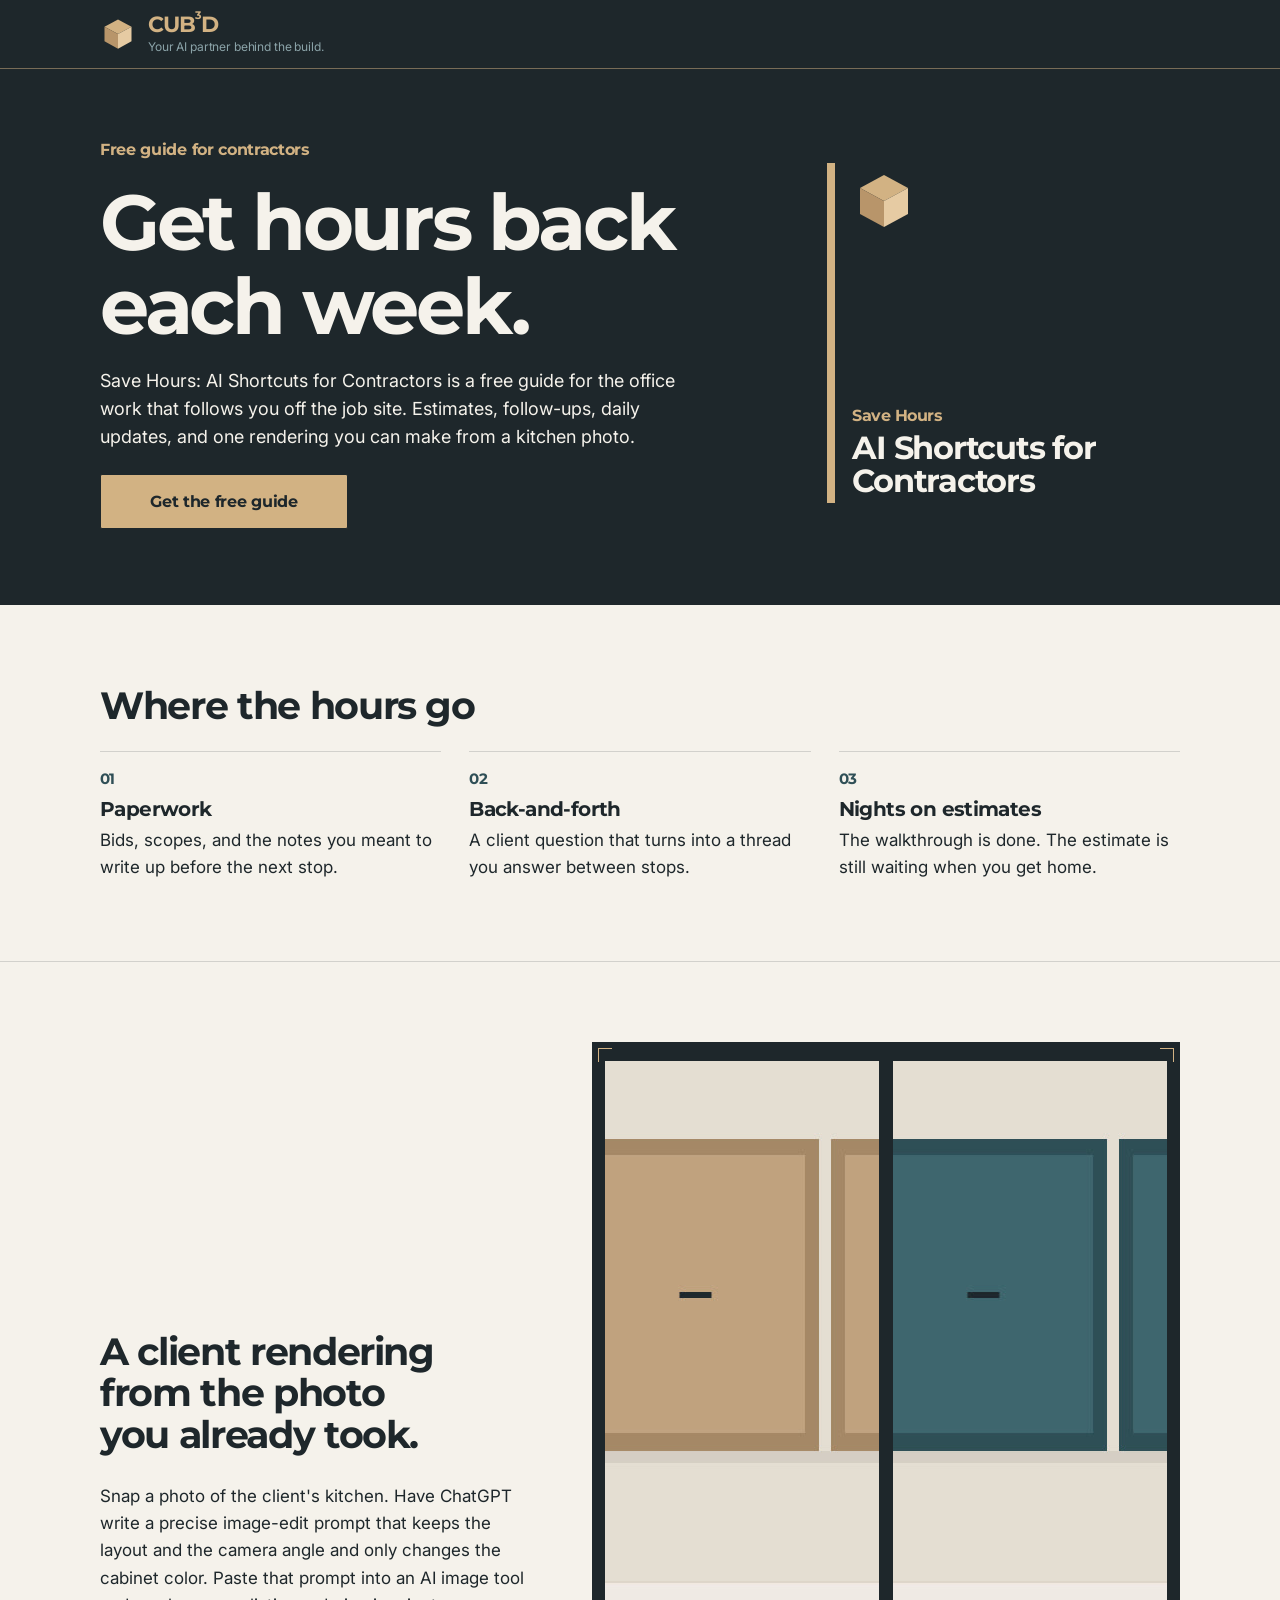
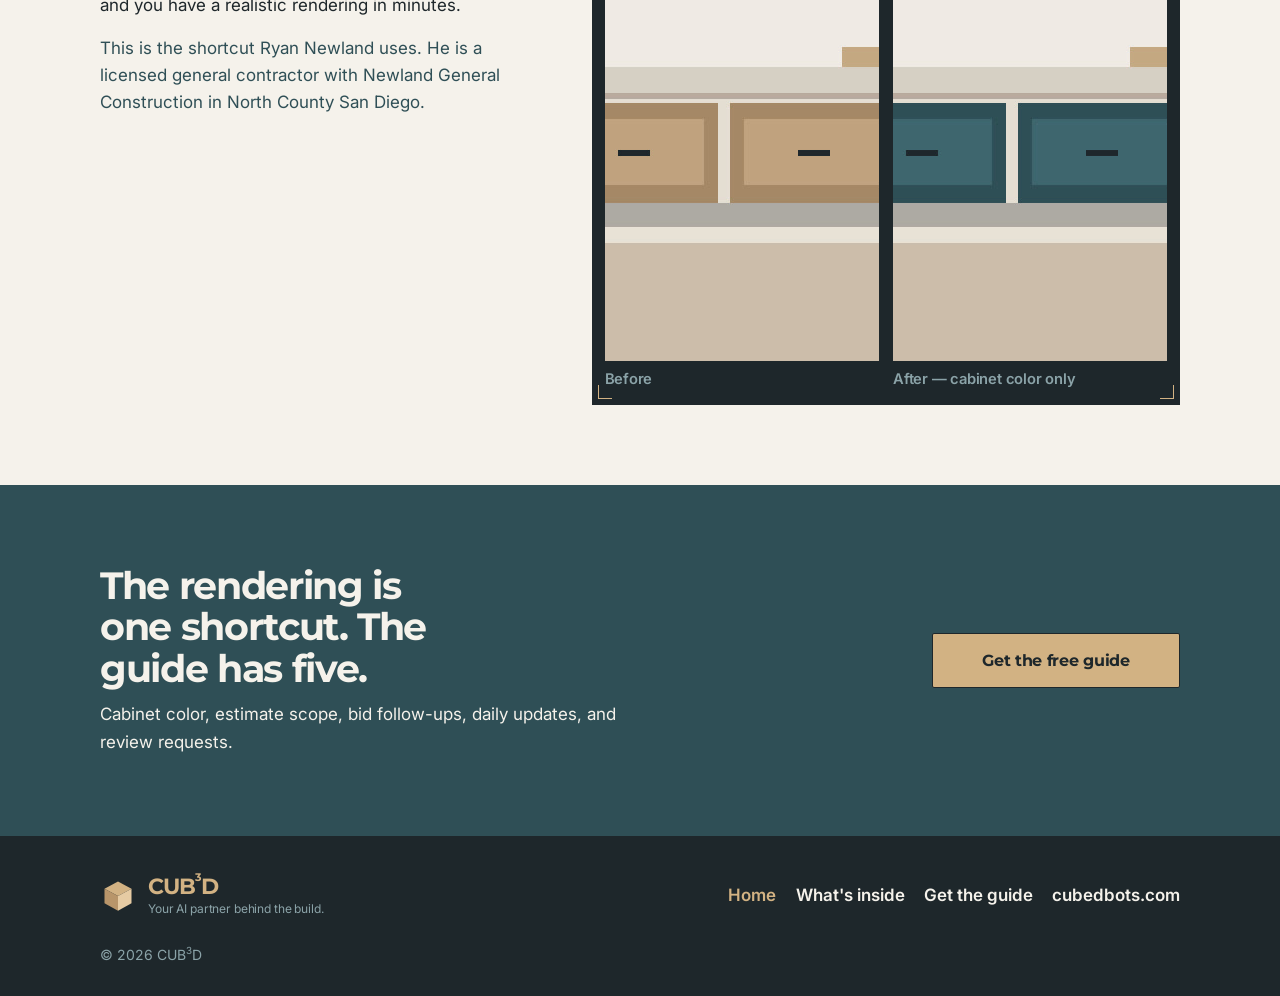
==== index.html @ 7c827652 "Add the static CUB³D guide funnel Plain HTML pages for the free Save Hours guide: a hook, what's ins" ====
<!DOCTYPE html>
<html lang="en">
<head>
  <meta charset="utf-8">
  <meta name="viewport" content="width=device-width, initial-scale=1">
  <title>Get hours back each week | CUB³D</title>
  <meta name="description" content="AI back office for contractors. Get the free guide Save Hours: AI shortcuts for estimates, follow-ups, job updates, and a kitchen rendering from one photo.">
  <meta name="theme-color" content="#1E272B">
  <link rel="canonical" href="https://naty3lo2.github.io/cubed-funnel/">
  <meta property="og:type" content="website">
  <meta property="og:site_name" content="CUB³D">
  <meta property="og:title" content="Get hours back each week | CUB³D">
  <meta property="og:description" content="Free guide for contractors. AI shortcuts for estimates, follow-ups, job updates, and a kitchen rendering from one photo.">
  <meta property="og:url" content="https://naty3lo2.github.io/cubed-funnel/">
  <meta property="og:image" content="https://naty3lo2.github.io/cubed-funnel/assets/og.jpg">
  <meta property="og:image:type" content="image/jpeg">
  <meta property="og:image:width" content="1200">
  <meta property="og:image:height" content="630">
  <meta property="og:image:alt" content="CUB³D. Get hours back each week. Your AI partner behind the build.">
  <meta name="twitter:card" content="summary_large_image">
  <meta name="twitter:title" content="Get hours back each week | CUB³D">
  <meta name="twitter:description" content="Free guide for contractors. AI shortcuts for estimates, follow-ups, job updates, and a kitchen rendering from one photo.">
  <meta name="twitter:image" content="https://naty3lo2.github.io/cubed-funnel/assets/og.jpg">
  <link rel="icon" href="assets/favicon.png" type="image/png" sizes="32x32">
  <link rel="icon" href="assets/mark.svg" type="image/svg+xml">
  <link rel="apple-touch-icon" href="assets/apple-touch-icon.png">
  <link rel="preconnect" href="https://fonts.googleapis.com">
  <link rel="preconnect" href="https://fonts.gstatic.com" crossorigin>
  <link href="https://fonts.googleapis.com/css2?family=Inter:wght@400;500;600&family=Montserrat:wght@600;700&display=swap" rel="stylesheet">
  <link rel="stylesheet" href="css/styles.css">
</head>
<body>
  <a class="skip" href="#content">Skip to content</a>
  <header class="site-header">
    <div class="wrap header-inner">
      <a class="brand" href="index.html">
        <img class="brand-mark" src="assets/mark.svg" alt="" width="36" height="36">
        <span class="brand-text">
          <span class="wordmark">CUB<sup>3</sup>D</span>
          <span class="tagline">Your AI partner behind the build.</span>
        </span>
      </a>
    </div>
  </header>

  <main id="content" tabindex="-1">
    <section class="band band-charcoal hero">
      <div class="wrap hero-grid">
        <p class="eyebrow">Free guide for contractors</p>
        <h1>Get hours back each week.</h1>
        <p class="lead">Save Hours: AI Shortcuts for Contractors is a free guide for the office work that follows you off the job site. Estimates, follow-ups, daily updates, and one rendering you can make from a kitchen photo.</p>
        <p class="hero-cta"><a class="btn" href="inside.html">Get the free guide</a></p>
        <div class="cover">
          <img class="cover-mark" src="assets/mark.svg" alt="" width="64" height="64">
          <div>
            <p class="cover-series">Save Hours</p>
            <p class="cover-name">AI Shortcuts for Contractors</p>
          </div>
        </div>
      </div>
    </section>

    <section class="band band-ivory" aria-labelledby="pain-title">
      <div class="wrap">
        <h2 class="section-head" id="pain-title">Where the hours go</h2>
        <ol class="pains">
          <li>
            <span class="num" aria-hidden="true">01</span>
            <h3>Paperwork</h3>
            <p>Bids, scopes, and the notes you meant to write up before the next stop.</p>
          </li>
          <li>
            <span class="num" aria-hidden="true">02</span>
            <h3>Back-and-forth</h3>
            <p>A client question that turns into a thread you answer between stops.</p>
          </li>
          <li>
            <span class="num" aria-hidden="true">03</span>
            <h3>Nights on estimates</h3>
            <p>The walkthrough is done. The estimate is still waiting when you get home.</p>
          </li>
        </ol>
      </div>
    </section>

    <section class="band band-ivory trick" aria-labelledby="trick-title">
      <div class="wrap trick-grid">
        <div class="trick-copy">
          <h2 id="trick-title">A client rendering from the photo you already took.</h2>
          <p>Snap a photo of the client's kitchen. Have ChatGPT write a precise image-edit prompt that keeps the layout and the camera angle and only changes the cabinet color. Paste that prompt into an AI image tool and you have a realistic rendering in minutes.</p>
          <p class="credit">This is the shortcut Ryan Newland uses. He is a licensed general contractor with Newland General Construction in North County San Diego.</p>
        </div>
        <!-- Replace assets/before.jpg and assets/after.jpg when the real photos are ready. Keep the filenames. -->
        <div class="frame" role="group" aria-label="Before and after cabinet color">
          <span class="tick tl" aria-hidden="true"></span>
          <span class="tick tr" aria-hidden="true"></span>
          <span class="tick bl" aria-hidden="true"></span>
          <span class="tick br" aria-hidden="true"></span>
          <div class="compare">
            <figure class="shot">
              <img src="assets/before.jpg" width="1200" height="900" alt="Kitchen before the cabinet color change">
              <figcaption>Before</figcaption>
            </figure>
            <figure class="shot">
              <img src="assets/after.jpg" width="1200" height="900" alt="Same kitchen and camera angle, with only the cabinet color changed">
              <figcaption>After — cabinet color only</figcaption>
            </figure>
          </div>
        </div>
      </div>
    </section>

    <section class="band band-teal close">
      <div class="wrap close-inner">
        <div>
          <h2>The rendering is one shortcut. The guide has five.</h2>
          <p>Cabinet color, estimate scope, bid follow-ups, daily updates, and review requests.</p>
        </div>
        <a class="btn" href="inside.html">Get the free guide</a>
      </div>
    </section>
  </main>

  <footer class="site-footer">
    <div class="wrap footer-inner">
      <a class="brand" href="index.html">
        <img class="brand-mark" src="assets/mark.svg" alt="" width="36" height="36">
        <span class="brand-text">
          <span class="wordmark">CUB<sup>3</sup>D</span>
          <span class="tagline">Your AI partner behind the build.</span>
        </span>
      </a>
      <nav class="footer-nav" aria-label="Footer">
        <a href="index.html" aria-current="page">Home</a>
        <a href="inside.html">What's inside</a>
        <a href="signup.html">Get the guide</a>
        <a href="https://cubedbots.com" rel="noopener noreferrer">cubedbots.com</a>
      </nav>
      <p class="legal">© 2026 CUB<sup>3</sup>D</p>
    </div>
  </footer>
</body>
</html>
---- css/styles.css ----
/* CUB³D funnel. Mobile first. Brand colors only. */

:root {
  --charcoal: #1E272B;
  --teal: #2F4F56;
  --slate: #8BA3A8;
  --gold: #D2B283;
  --gold-hot: #E0C396;
  --gold-deep: #C4A06E;
  --ivory: #F5F2EB;
  --line: rgba(30, 39, 43, 0.16);
  --header-rule: rgba(210, 178, 131, 0.5);
  --font-display: "Montserrat", "Avenir Next", "Segoe UI", sans-serif;
  --font-body: "Inter", "Segoe UI", sans-serif;
}

*,
*::before,
*::after {
  box-sizing: border-box;
}

html {
  scroll-behavior: smooth;
  -webkit-text-size-adjust: 100%;
}

body {
  margin: 0;
  min-height: 100vh;
  display: flex;
  flex-direction: column;
  background: var(--ivory);
  color: var(--charcoal);
  font-family: var(--font-body);
  font-size: 1.0625rem;
  line-height: 1.6;
  letter-spacing: 0;
  text-rendering: optimizeLegibility;
}

main {
  flex: 1 0 auto;
}

img {
  max-width: 100%;
  display: block;
}

h1,
h2,
h3 {
  font-family: var(--font-display);
  font-weight: 700;
  line-height: 1.08;
  letter-spacing: -0.035em;
  text-wrap: balance;
  margin: 0;
}

h1 {
  font-size: clamp(2.7rem, 8vw, 4.85rem);
  letter-spacing: -0.042em;
  line-height: 1.08;
  margin-bottom: 1.15rem;
}

h2 { margin-bottom: 0.75rem; }
h3 { margin-bottom: 0.45rem; }

h2 {
  font-size: clamp(1.75rem, 3vw, 2.4rem);
}

h3 {
  font-size: 1.28rem;
  letter-spacing: -0.03em;
}

p {
  margin: 0;
  text-wrap: pretty;
}

a {
  color: inherit;
}

button,
input,
select {
  font: inherit;
}

.skip {
  position: absolute;
  left: 0.75rem;
  top: -4rem;
  z-index: 5;
  background: var(--gold);
  color: var(--charcoal);
  padding: 0.55rem 0.8rem;
  font-family: var(--font-display);
  font-weight: 700;
  letter-spacing: -0.02em;
  text-decoration: none;
}

.skip:focus {
  top: 0.75rem;
}

.wrap {
  width: min(1080px, calc(100% - 2.5rem));
  margin-inline: auto;
}

.wrap.narrow {
  width: min(34rem, calc(100% - 2.5rem));
}

.narrow h1 {
  margin-bottom: 1.45rem;
  line-height: 1.12;
}

.band {
  padding: 3.25rem 0;
}

.band-charcoal {
  background: var(--charcoal);
  color: var(--ivory);
}

.band-ivory {
  background: var(--ivory);
  color: var(--charcoal);
}

.band-teal {
  background: var(--teal);
  color: var(--ivory);
}

.eyebrow {
  margin: 0 0 0.85rem;
  font-family: var(--font-display);
  font-weight: 700;
  font-size: 0.98rem;
  letter-spacing: -0.02em;
  color: var(--gold);
}

.lead {
  font-size: 1.125rem;
  line-height: 1.55;
  max-width: 38rem;
}

.site-header {
  background: var(--charcoal);
  color: var(--ivory);
  border-bottom: 1px solid var(--header-rule);
  padding: 0.9rem 0;
}

.header-inner {
  display: flex;
  align-items: center;
}

.brand {
  display: flex;
  align-items: center;
  gap: 0.75rem;
  min-width: 0;
  color: inherit;
  text-decoration: none;
}

.brand-mark {
  width: 36px;
  height: 36px;
  flex: none;
}

.brand-text {
  display: flex;
  flex-direction: column;
  gap: 0.18rem;
  min-width: 0;
}

.wordmark {
  font-family: var(--font-display);
  font-weight: 700;
  font-size: 1.35rem;
  line-height: 1;
  letter-spacing: -0.045em;
  color: var(--gold);
  white-space: nowrap;
}

.wordmark sup {
  font-size: 0.52em;
  line-height: 0;
  position: relative;
  top: -0.48em;
  letter-spacing: 0;
  margin-left: -0.04em;
  margin-right: -0.06em;
}

.tagline {
  color: var(--slate);
  font-size: 0.75rem;
  line-height: 1.25;
  letter-spacing: -0.011em;
}

.brand:hover .wordmark {
  color: var(--gold-hot);
}

.hero.band {
  padding: 2.4rem 0 2.75rem;
}

.hero-grid {
  display: grid;
  gap: 1.15rem;
}

.hero-grid > * {
  margin: 0;
}

.hero-cta {
  margin-top: 0.35rem;
}

.cover {
  border-left: 8px solid var(--gold);
  padding: 0.35rem 0 0.35rem 1.1rem;
  margin-top: 0.6rem;
  display: flex;
  flex-direction: column;
  justify-content: space-between;
  gap: 1.4rem;
  min-height: 210px;
}

.cover-mark {
  width: 64px;
  height: 64px;
}

.cover-series {
  margin: 0;
  color: var(--gold);
  font-family: var(--font-display);
  font-weight: 700;
  letter-spacing: -0.03em;
  font-size: 1rem;
}

.cover-name {
  margin: 0.25rem 0 0;
  color: var(--ivory);
  font-family: var(--font-display);
  font-weight: 700;
  letter-spacing: -0.038em;
  font-size: clamp(1.65rem, 2.5vw, 2.2rem);
  line-height: 1.02;
}

.section-head {
  margin-bottom: 1.5rem;
  max-width: 14em;
}

.pains,
.shortcuts,
.who {
  list-style: none;
  margin: 0;
  padding: 0;
}

.pains {
  display: grid;
  gap: 1.35rem;
}

.pains li,
.who li,
.shortcut {
  border-top: 1px solid var(--line);
  padding-top: 0.95rem;
}

.num {
  display: block;
  margin-bottom: 0.4rem;
  font-family: var(--font-display);
  font-weight: 700;
  letter-spacing: -0.04em;
  color: var(--teal);
  font-size: 0.95rem;
}

.pains h3,
.shortcut h3 {
  margin-bottom: 0.45rem;
}

.pains p,
.shortcut p,
.who-copy p {
  max-width: 62ch;
}

.trick {
  border-top: 1px solid var(--line);
}

.trick-copy {
  display: grid;
  gap: 1rem;
  margin-bottom: 1.6rem;
}

.trick-copy h2 {
  max-width: 14em;
}

.credit {
  color: var(--teal);
  max-width: 58ch;
}

.frame {
  position: relative;
  background: var(--charcoal);
  padding: 1.15rem 0.8rem 0.85rem;
}

.tick {
  position: absolute;
  width: 14px;
  height: 14px;
  border-color: var(--gold);
  border-style: solid;
  pointer-events: none;
}

.tl { top: 6px; left: 6px; border-width: 1px 0 0 1px; }
.tr { top: 6px; right: 6px; border-width: 1px 1px 0 0; }
.bl { bottom: 6px; left: 6px; border-width: 0 0 1px 1px; }
.br { bottom: 6px; right: 6px; border-width: 0 1px 1px 0; }

.compare {
  display: grid;
  gap: 0.9rem;
}

.shot img {
  width: 100%;
  aspect-ratio: 4 / 3;
  object-fit: cover;
  background: #2a3338;
}

.shot figcaption {
  margin-top: 0.45rem;
  color: var(--slate);
  font-size: 0.92rem;
  font-weight: 600;
  letter-spacing: -0.015em;
}

figure {
  margin: 0;
}

.close-inner {
  display: grid;
  gap: 1.35rem;
}

.close-inner h2 {
  max-width: 12em;
}

.close-inner p {
  margin-top: 0.7rem;
  max-width: 36rem;
}

.intro.band {
  padding: 2.5rem 0 2.6rem;
}

.intro-grid {
  display: grid;
  gap: 1rem;
}

.shortcuts {
  display: grid;
}

.shortcut {
  display: grid;
  grid-template-columns: 2.6rem minmax(0, 1fr);
  column-gap: 0.35rem;
  padding-bottom: 1.2rem;
}

.shortcut .num {
  margin-bottom: 0;
  padding-top: 0.15rem;
}

.start-here {
  margin: 0 0 0.3rem;
  color: var(--teal);
  font-family: var(--font-display);
  font-weight: 700;
  font-size: 0.92rem;
  letter-spacing: -0.02em;
}

.shortcut.is-star {
  box-shadow: inset 3px 0 0 var(--gold);
  padding-left: 0.8rem;
}

.band-follow {
  padding-top: 0;
}

.who-block {
  display: grid;
  gap: 1.15rem;
}

.who {
  display: grid;
  gap: 0.85rem;
}

.who li {
  padding-top: 0.7rem;
  font-weight: 600;
}

.bio h2 {
  color: var(--ivory);
  max-width: 16em;
  margin-bottom: 0.9rem;
  padding-top: 0.85rem;
  border-top: 2px solid var(--gold);
}

.bio p {
  max-width: 42rem;
  font-size: 1.125rem;
}

.bio-cta {
  margin-top: 1.5rem;
}

.form-band {
  padding-top: 2rem;
}

.field {
  margin-bottom: 1.05rem;
}

.field label {
  display: block;
  margin-bottom: 0.4rem;
  font-weight: 600;
  font-size: 0.98rem;
}

input,
select {
  width: 100%;
  color: var(--charcoal);
  background: #fff;
  border: 1px solid rgba(30, 39, 43, 0.28);
  border-radius: 2px;
  min-height: 48px;
  padding: 0.7rem 0.75rem;
}

select {
  appearance: none;
  background-image: url("data:image/svg+xml,%3Csvg xmlns='http://www.w3.org/2000/svg' viewBox='0 0 12 8'%3E%3Cpath d='M1 1.4 L6 6.2 L11 1.4' fill='none' stroke='%231E272B' stroke-width='1.6'/%3E%3C/svg%3E");
  background-repeat: no-repeat;
  background-position: right 0.85rem center;
  background-size: 12px 8px;
  padding-right: 2.4rem;
}

input:focus,
select:focus {
  outline: 2px solid var(--teal);
  outline-offset: 1px;
  border-color: var(--teal);
}

input[aria-invalid="true"],
select[aria-invalid="true"] {
  border-color: #7A2E28;
}

.form-error {
  margin: 0 0 1rem;
  padding: 0.75rem 0.8rem;
  background: #F6E7E4;
  border: 1px solid #E2C4BE;
  color: #7A2E28;
  font-size: 0.98rem;
}

.form-error:empty {
  display: none;
}

.privacy {
  margin-top: 0.9rem;
  color: var(--teal);
  font-size: 0.95rem;
  line-height: 1.45;
}

.fine {
  margin-top: 0.85rem;
  color: var(--slate);
  font-size: 0.95rem;
}

.soft-link {
  display: inline-flex;
  flex-direction: column;
  align-items: flex-start;
  gap: 0.2rem;
  max-width: 16rem;
  padding: 0.2rem 0;
  color: var(--charcoal);
  font-family: var(--font-body);
  font-weight: 600;
  font-size: 1.05rem;
  letter-spacing: 0;
  line-height: 1.35;
  text-decoration: none;
}

.soft-link span {
  font-family: var(--font-display);
  font-weight: 700;
  font-size: 1.35rem;
  letter-spacing: -0.03em;
  color: var(--teal);
  text-decoration: underline;
  text-underline-offset: 0.16em;
}

.soft-link:hover span {
  color: var(--charcoal);
}

.btn {
  display: inline-flex;
  align-items: center;
  justify-content: center;
  width: 100%;
  min-height: 48px;
  padding: 0.85rem 1.15rem;
  border-radius: 2px;
  border: 1px solid var(--charcoal);
  background: var(--gold);
  color: var(--charcoal);
  font-family: var(--font-display);
  font-weight: 700;
  font-size: 1rem;
  letter-spacing: -0.02em;
  text-align: center;
  text-decoration: none;
  cursor: pointer;
}

.btn-lg {
  min-height: 56px;
  padding: 1rem 1.35rem;
  font-size: 1.15rem;
}

.btn:hover {
  background: var(--gold-hot);
}

.btn:active {
  background: var(--gold-deep);
}

.btn:disabled {
  opacity: 0.65;
  cursor: wait;
}

.site-footer {
  background: var(--charcoal);
  color: var(--ivory);
  padding: 2.4rem 0 1.8rem;
}

.footer-inner {
  display: grid;
  gap: 1.25rem;
}

.footer-nav {
  display: flex;
  flex-wrap: wrap;
  gap: 0.7rem 1.2rem;
}

.footer-nav a {
  color: var(--ivory);
  text-decoration: none;
  font-weight: 600;
  min-height: 44px;
  display: inline-flex;
  align-items: center;
}

.footer-nav a:hover,
.footer-nav a[aria-current="page"] {
  color: var(--gold);
}

.legal {
  margin: 0;
  color: var(--slate);
  font-size: 0.875rem;
}

.legal sup {
  font-size: 0.7em;
  line-height: 0;
}

.form-sink {
  position: absolute;
  width: 1px;
  height: 1px;
  margin: -1px;
  padding: 0;
  border: 0;
  overflow: hidden;
  clip-path: inset(50%);
}

:focus-visible {
  outline: 2px solid var(--gold);
  outline-offset: 3px;
}

.band-ivory :focus-visible {
  outline-color: var(--teal);
}

::selection {
  background: #D2B283;
  color: #1E272B;
}

@media (max-width: 359px) {
  .tagline {
    font-size: 0.68rem;
  }

  .wrap,
  .wrap.narrow {
    width: calc(100% - 2rem);
  }
}

@media (min-width: 640px) {
  .compare {
    grid-template-columns: 1fr 1fr;
  }
}

@media (min-width: 800px) {
  .band {
    padding: 5rem 0;
  }

  .hero.band {
    padding: 4.25rem 0 4.75rem;
  }

  .hero-grid {
    grid-template-columns: minmax(0, 1.35fr) minmax(240px, 0.72fr);
    grid-template-areas:
      "kicker cover"
      "title cover"
      "lead cover"
      "cta cover";
    column-gap: 4rem;
    row-gap: 1.15rem;
    align-items: center;
  }

  .eyebrow { grid-area: kicker; align-self: end; }
  .hero-grid h1 { grid-area: title; }
  .hero-grid .lead { grid-area: lead; }
  .hero-cta { grid-area: cta; align-self: start; }
  .cover {
    grid-area: cover;
    margin-top: 0;
    min-height: 340px;
  }

  .hero .btn {
    width: auto;
    min-width: 15.5rem;
  }

  .pains {
    grid-template-columns: repeat(3, minmax(0, 1fr));
    gap: 1.75rem;
  }

  .trick-grid {
    display: grid;
    grid-template-columns: minmax(0, 0.86fr) minmax(0, 1.14fr);
    gap: 3rem;
    align-items: center;
  }

  .trick-copy {
    margin-bottom: 0;
  }

  .close-inner {
    grid-template-columns: minmax(0, 1fr) auto;
    align-items: center;
    gap: 2.5rem;
  }

  .close .btn {
    width: auto;
    min-width: 15.5rem;
  }

  .intro.band {
    padding: 4rem 0 4.2rem;
  }

  .intro-grid {
    grid-template-columns: minmax(0, 0.85fr) minmax(0, 1.15fr);
    gap: 2.5rem;
    align-items: end;
  }

  .who-block {
    grid-template-columns: minmax(0, 1.15fr) minmax(0, 0.85fr);
    gap: 3rem;
    align-items: start;
  }

  .bio-layout {
    display: grid;
    grid-template-columns: minmax(0, 1.4fr) auto;
    gap: 2.5rem;
    align-items: end;
  }

  .bio-cta {
    margin-top: 0;
  }

  .bio .btn,
  .form-band .btn,
  .download-band .btn {
    width: 100%;
  }

  .footer-inner {
    grid-template-columns: 1fr auto;
    grid-template-areas:
      "brand nav"
      "legal legal";
    align-items: center;
    column-gap: 2rem;
  }

  .footer-inner .brand { grid-area: brand; }
  .footer-nav { grid-area: nav; justify-content: flex-end; }
  .legal { grid-area: legal; margin-top: 0.4rem; }

  .band.band-follow { padding-top: 0; }
}

@media (prefers-reduced-motion: reduce) {
  html { scroll-behavior: auto; }
  .btn { transition: none; }
}
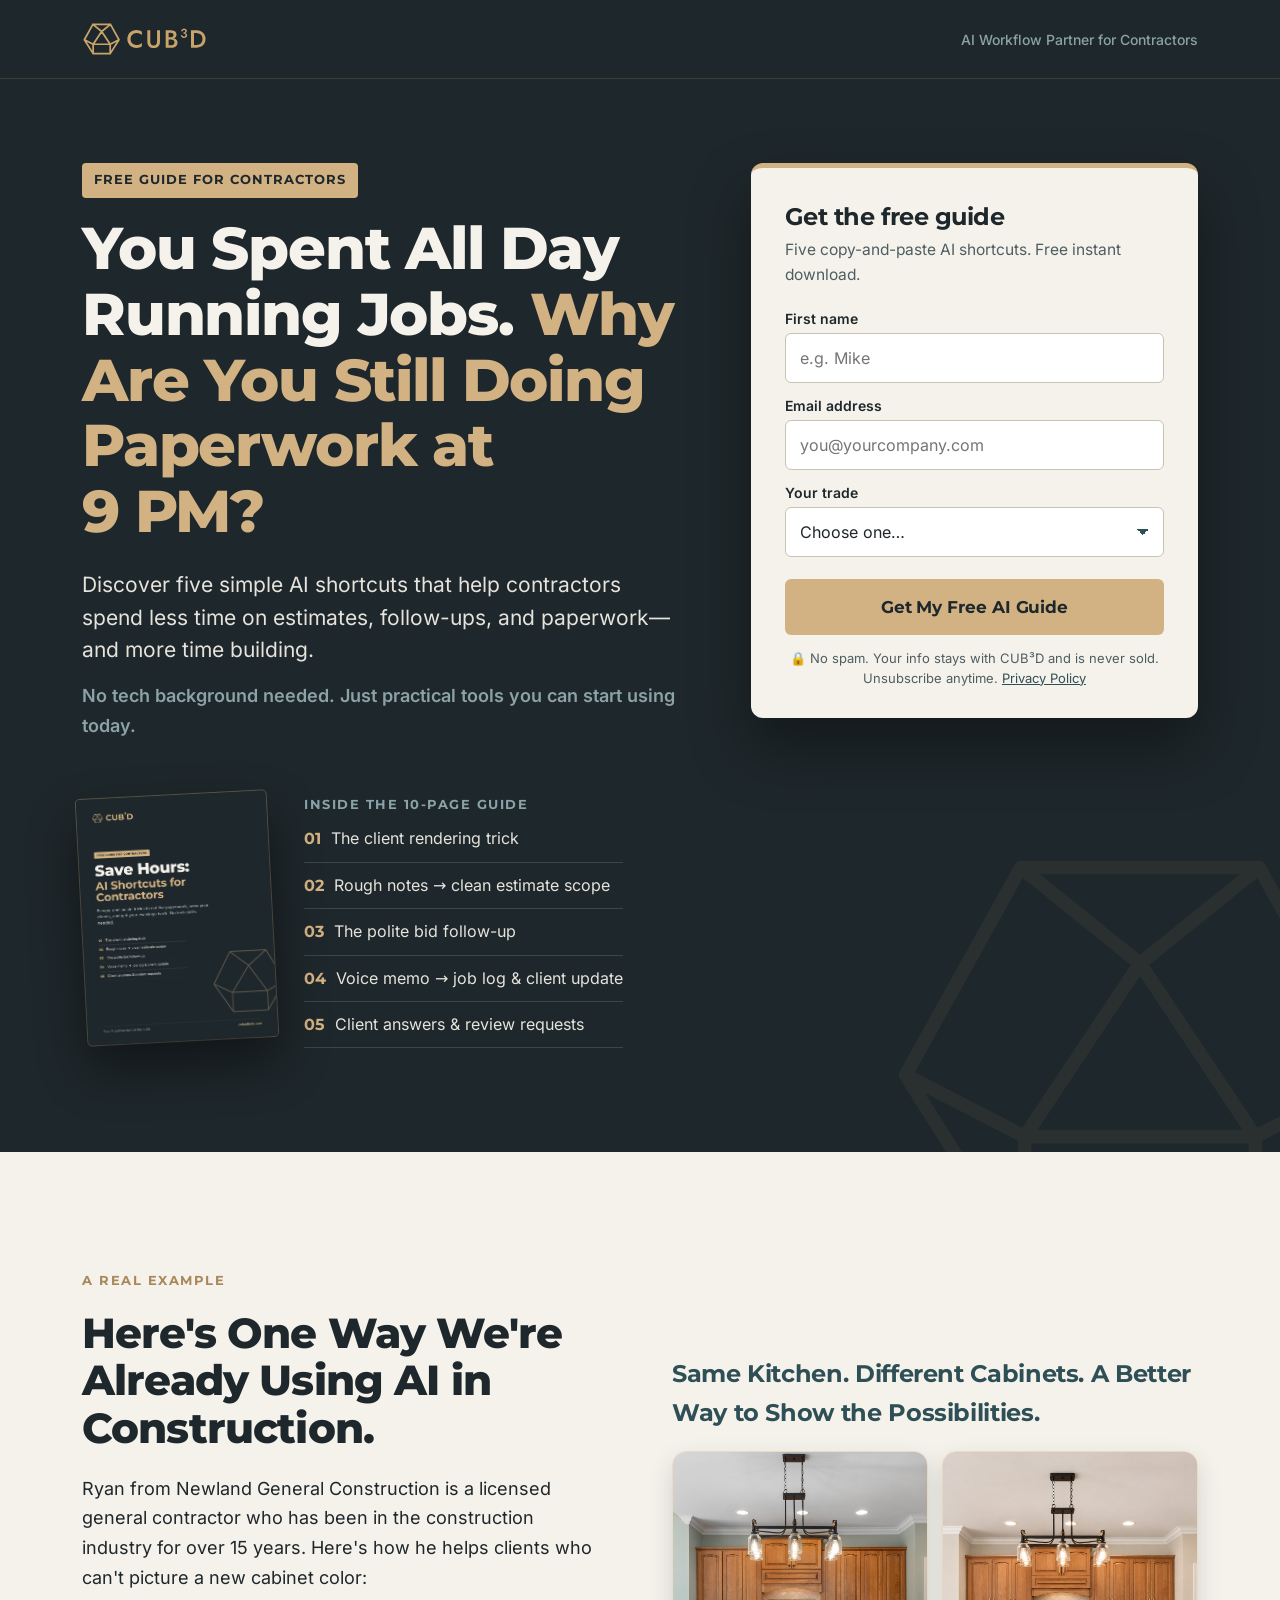
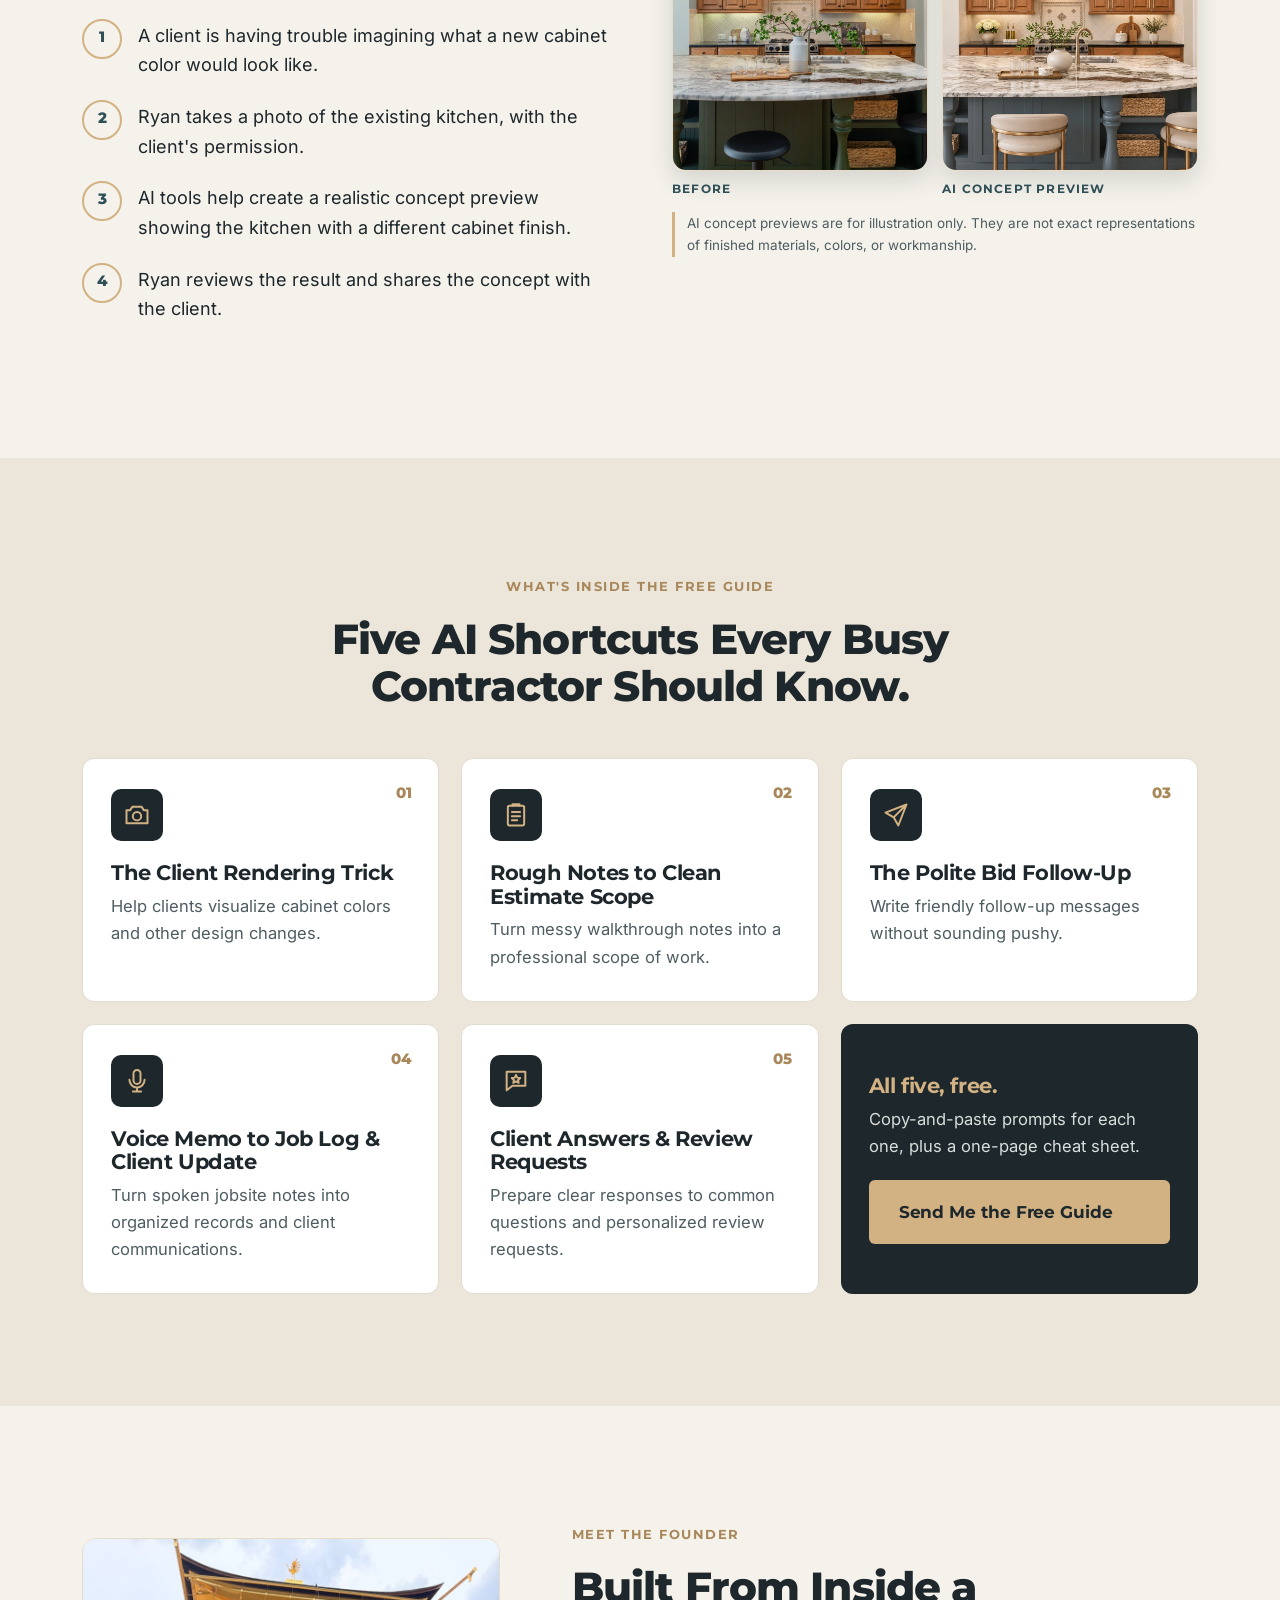
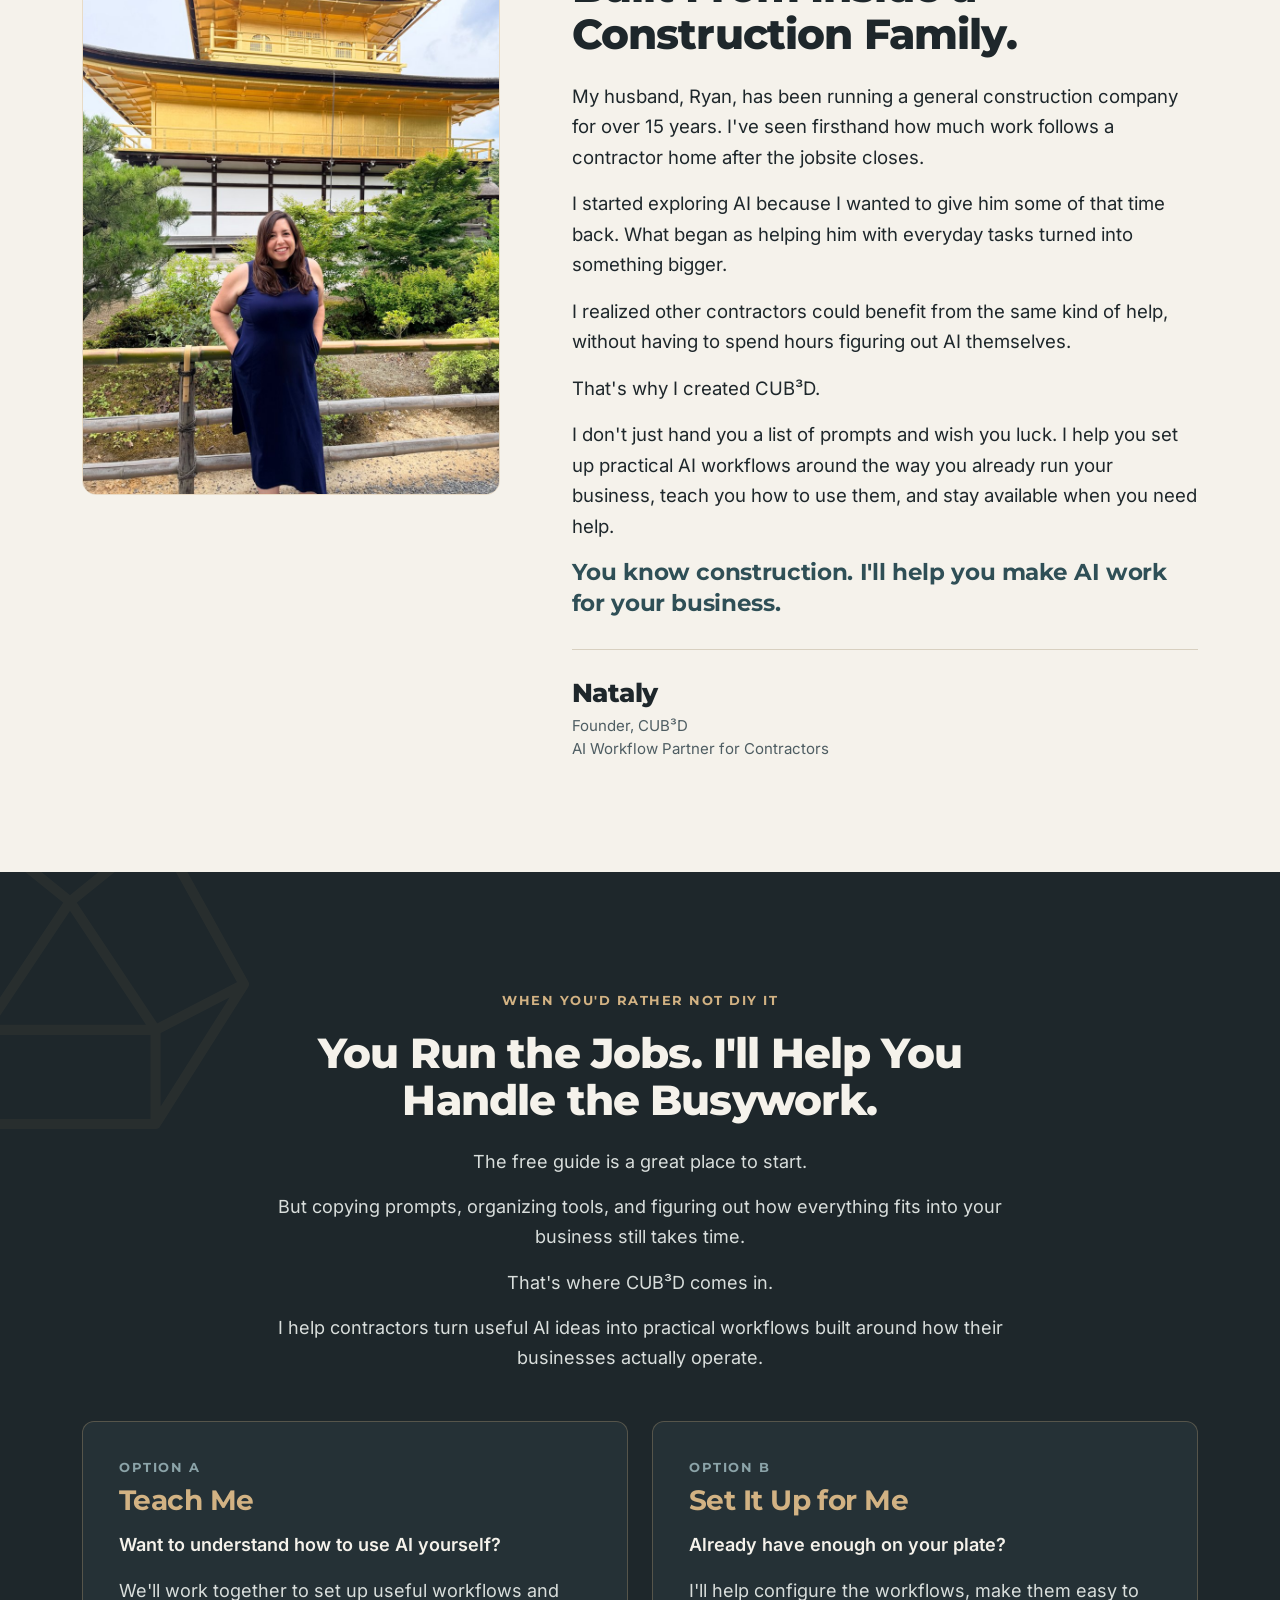
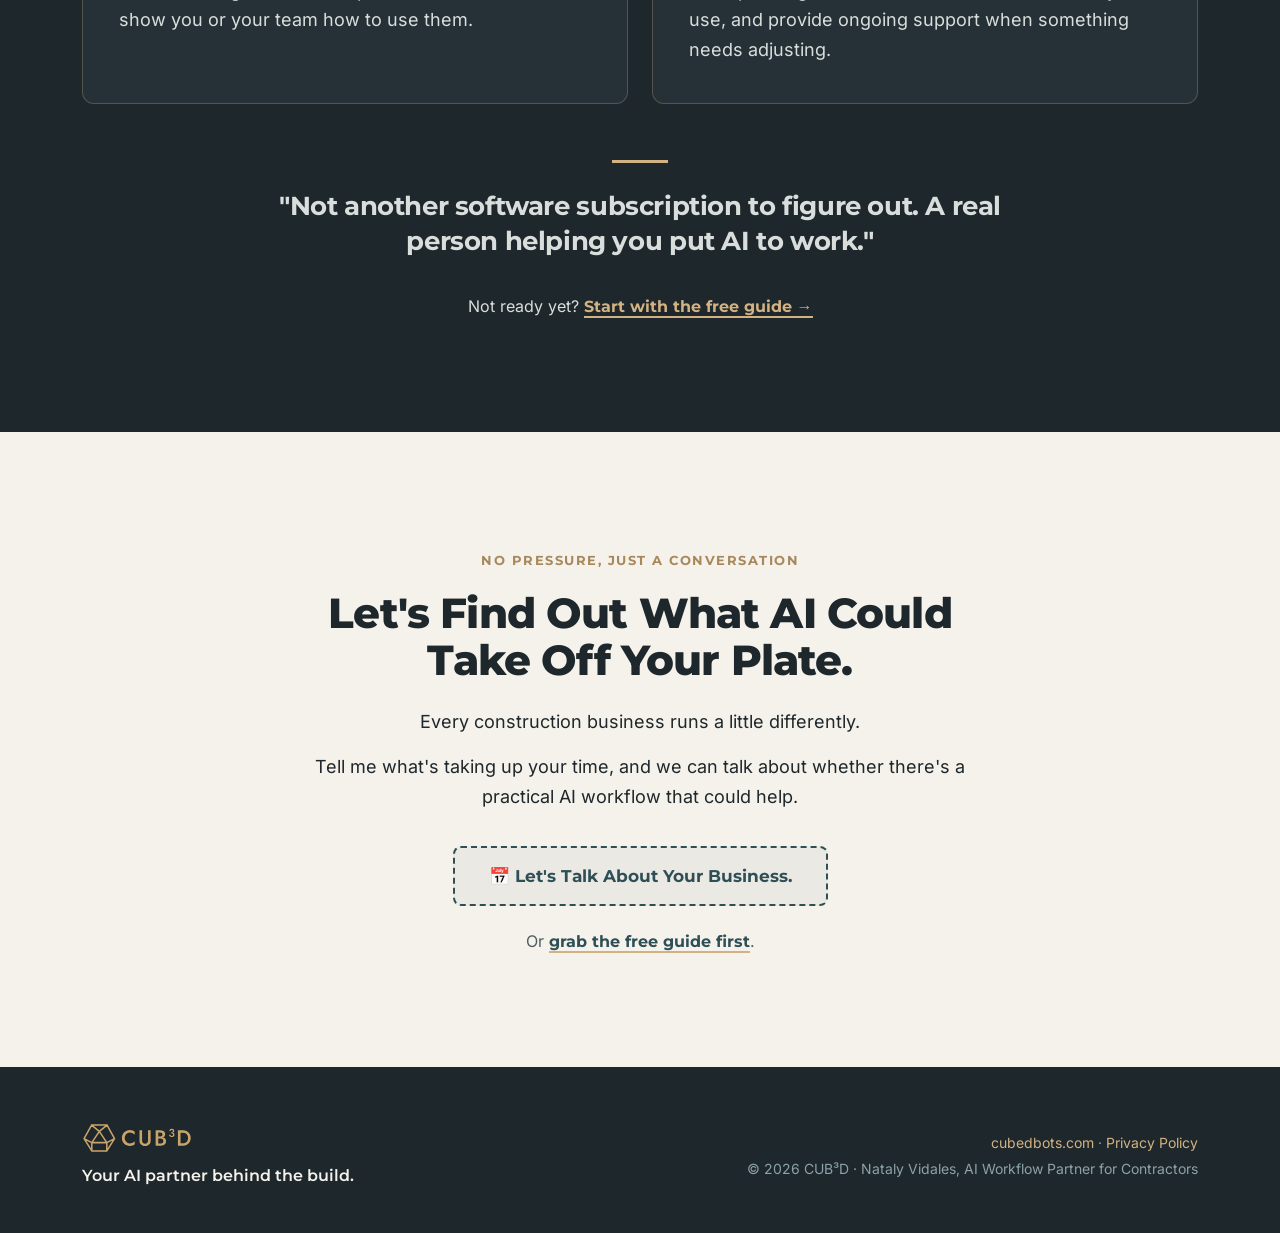
==== commit b2f5448a: "Add the CUB³D static guide funnel. Publish the approved landing, thank-you, and privacy pages for Gi" ====
--- a/index.html
+++ b/index.html
@@ -1,143 +1,194 @@
-<!DOCTYPE html>
+<!doctype html>
 <html lang="en">
 <head>
-  <meta charset="utf-8">
-  <meta name="viewport" content="width=device-width, initial-scale=1">
-  <title>Get hours back each week | CUB³D</title>
-  <meta name="description" content="AI back office for contractors. Get the free guide Save Hours: AI shortcuts for estimates, follow-ups, job updates, and a kitchen rendering from one photo.">
-  <meta name="theme-color" content="#1E272B">
-  <link rel="canonical" href="https://naty3lo2.github.io/cubed-funnel/">
-  <meta property="og:type" content="website">
-  <meta property="og:site_name" content="CUB³D">
-  <meta property="og:title" content="Get hours back each week | CUB³D">
-  <meta property="og:description" content="Free guide for contractors. AI shortcuts for estimates, follow-ups, job updates, and a kitchen rendering from one photo.">
-  <meta property="og:url" content="https://naty3lo2.github.io/cubed-funnel/">
-  <meta property="og:image" content="https://naty3lo2.github.io/cubed-funnel/assets/og.jpg">
-  <meta property="og:image:type" content="image/jpeg">
-  <meta property="og:image:width" content="1200">
-  <meta property="og:image:height" content="630">
-  <meta property="og:image:alt" content="CUB³D. Get hours back each week. Your AI partner behind the build.">
-  <meta name="twitter:card" content="summary_large_image">
-  <meta name="twitter:title" content="Get hours back each week | CUB³D">
-  <meta name="twitter:description" content="Free guide for contractors. AI shortcuts for estimates, follow-ups, job updates, and a kitchen rendering from one photo.">
-  <meta name="twitter:image" content="https://naty3lo2.github.io/cubed-funnel/assets/og.jpg">
-  <link rel="icon" href="assets/favicon.png" type="image/png" sizes="32x32">
-  <link rel="icon" href="assets/mark.svg" type="image/svg+xml">
-  <link rel="apple-touch-icon" href="assets/apple-touch-icon.png">
-  <link rel="preconnect" href="https://fonts.googleapis.com">
-  <link rel="preconnect" href="https://fonts.gstatic.com" crossorigin>
-  <link href="https://fonts.googleapis.com/css2?family=Inter:wght@400;500;600&family=Montserrat:wght@600;700&display=swap" rel="stylesheet">
-  <link rel="stylesheet" href="css/styles.css">
+<meta charset="utf-8">
+<meta name="viewport" content="width=device-width,initial-scale=1">
+<title>Save Hours: Free AI Guide for Contractors | CUB³D</title>
+<meta name="description" content="Five simple AI shortcuts that help contractors spend less time on estimates, follow-ups, and paperwork. Free 10-page guide from CUB³D.">
+<link rel="canonical" href="https://naty3lo2.github.io/cubed-funnel/">
+<meta property="og:type" content="website">
+<meta property="og:site_name" content="CUB³D">
+<meta property="og:locale" content="en_US">
+<meta property="og:title" content="Save Hours: Free AI Guide for Contractors | CUB³D">
+<meta property="og:description" content="Five simple AI shortcuts that help contractors spend less time on estimates, follow-ups, and paperwork. Free 10-page guide from CUB³D.">
+<meta property="og:url" content="https://naty3lo2.github.io/cubed-funnel/">
+<meta property="og:image" content="https://naty3lo2.github.io/cubed-funnel/assets/guide-cover.png">
+<meta property="og:image:alt" content="Cover of the free guide: Save Hours, AI Shortcuts for Contractors">
+<meta property="og:image:width" content="765">
+<meta property="og:image:height" content="990">
+<meta name="twitter:card" content="summary_large_image">
+<meta name="twitter:title" content="Save Hours: Free AI Guide for Contractors | CUB³D">
+<meta name="twitter:description" content="Five simple AI shortcuts that help contractors spend less time on estimates, follow-ups, and paperwork. Free 10-page guide from CUB³D.">
+<meta name="twitter:image" content="https://naty3lo2.github.io/cubed-funnel/assets/guide-cover.png">
+<meta name="theme-color" content="#1E272B">
+<link rel="icon" href="assets/favicon.svg" type="image/svg+xml">
+<link rel="stylesheet" href="styles.css">
 </head>
 <body>
-  <a class="skip" href="#content">Skip to content</a>
-  <header class="site-header">
-    <div class="wrap header-inner">
-      <a class="brand" href="index.html">
-        <img class="brand-mark" src="assets/mark.svg" alt="" width="36" height="36">
-        <span class="brand-text">
-          <span class="wordmark">CUB<sup>3</sup>D</span>
-          <span class="tagline">Your AI partner behind the build.</span>
-        </span>
-      </a>
+<a class="skip" href="#top">Skip to content</a>
+
+<header class="top"><div class="wrap">
+  <a class="brand" href="index.html"><img src="assets/cubed-horizontal-gold.svg" alt="CUB³D" width="125" height="34"></a>
+  <span class="tag">AI Workflow Partner for Contractors</span>
+</div></header>
+
+<main>
+<!-- SECTION 1 — HERO -->
+<section class="dark hero" id="top">
+  <img class="geo" src="assets/cubed-gem-only-gold.svg" alt="" style="width:620px;right:-170px;bottom:-230px;opacity:.07">
+  <div class="wrap hero-grid">
+    <div class="hg-copy">
+      <span class="eyebrow pill">Free guide for contractors</span>
+      <h1>You Spent All Day Running Jobs. <em>Why Are You Still Doing Paperwork at 9&nbsp;PM?</em></h1>
+      <p class="sub">Discover five simple AI shortcuts that help contractors spend less time on estimates, follow-ups, and paperwork—and more time building.</p>
+      <p class="support">No tech background needed. Just practical tools you can start using today.</p>
     </div>
-  </header>
+    <div class="hg-guide guide-row">
+      <img class="cover" src="assets/guide-cover.png" alt="Cover of the free guide: Save Hours, AI Shortcuts for Contractors" width="190" height="246">
+      <ul class="inside">
+        <li class="h">Inside the 10-page guide</li>
+        <li><b>01</b>The client rendering trick</li>
+        <li><b>02</b>Rough notes → clean estimate scope</li>
+        <li><b>03</b>The polite bid follow-up</li>
+        <li><b>04</b>Voice memo → job log &amp; client update</li>
+        <li><b>05</b>Client answers &amp; review requests</li>
+      </ul>
+    </div>
+    <form class="hg-form formcard" id="get-guide" action="thank-you.html" method="post" novalidate>
+      <h3>Get the free guide</h3>
+      <p class="fsub">Five copy-and-paste AI shortcuts. Free instant download.</p>
+      <p class="form-summary" id="form-summary" role="alert" hidden></p>
+      <label for="fn">First name</label>
+      <input id="fn" type="text" autocomplete="given-name" required maxlength="80" placeholder="e.g. Mike" aria-describedby="fn-error">
+      <p class="field-error" id="fn-error" hidden></p>
+      <label for="em">Email address</label>
+      <input id="em" type="email" autocomplete="email" required maxlength="254" placeholder="you@yourcompany.com" aria-describedby="em-error">
+      <p class="field-error" id="em-error" hidden></p>
+      <label for="tr">Your trade</label>
+      <select id="tr" required aria-describedby="tr-error">
+        <option value="">Choose one…</option>
+        <option>General Contractor</option>
+        <option>Remodeling</option>
+        <option>Electrical</option>
+        <option>Plumbing</option>
+        <option>HVAC</option>
+        <option>Painting</option>
+        <option>Other</option>
+      </select>
+      <p class="field-error" id="tr-error" hidden></p>
+      <button class="btn block" type="submit">Get My Free AI Guide</button>
+      <p class="privacy">🔒 No spam. Your info stays with CUB³D and is never sold. Unsubscribe anytime. <a href="privacy.html">Privacy Policy</a></p>
+    </form>
+  </div>
+</section>
 
-  <main id="content" tabindex="-1">
-    <section class="band band-charcoal hero">
-      <div class="wrap hero-grid">
-        <p class="eyebrow">Free guide for contractors</p>
-        <h1>Get hours back each week.</h1>
-        <p class="lead">Save Hours: AI Shortcuts for Contractors is a free guide for the office work that follows you off the job site. Estimates, follow-ups, daily updates, and one rendering you can make from a kitchen photo.</p>
-        <p class="hero-cta"><a class="btn" href="inside.html">Get the free guide</a></p>
-        <div class="cover">
-          <img class="cover-mark" src="assets/mark.svg" alt="" width="64" height="64">
-          <div>
-            <p class="cover-series">Save Hours</p>
-            <p class="cover-name">AI Shortcuts for Contractors</p>
-          </div>
-        </div>
+<!-- SECTION 2 — RYAN'S KITCHEN TRICK -->
+<section>
+  <div class="wrap two">
+    <div>
+      <span class="eyebrow">A real example</span>
+      <h2>Here's One Way We're Already Using AI in Construction.</h2>
+      <p>Ryan from Newland General Construction is a licensed general contractor who has been in the construction industry for over 15 years. Here's how he helps clients who can't picture a new cabinet color:</p>
+      <ol class="steps">
+        <li>A client is having trouble imagining what a new cabinet color would look like.</li>
+        <li>Ryan takes a photo of the existing kitchen, with the client's permission.</li>
+        <li>AI tools help create a realistic concept preview showing the kitchen with a different cabinet finish.</li>
+        <li>Ryan reviews the result and shares the concept with the client.</li>
+      </ol>
+    </div>
+    <div>
+      <p class="subhead">Same Kitchen. Different Cabinets. A Better Way to Show the Possibilities.</p>
+      <div class="ba">
+        <figure><img class="photo" src="assets/kitchen-before.jpg" alt="Kitchen before: original wood cabinets"><figcaption>Before</figcaption></figure>
+        <figure><img class="photo" src="assets/kitchen-after.jpg" alt="AI concept preview of the same kitchen with a new island color"><figcaption>AI concept preview</figcaption></figure>
       </div>
-    </section>
+      <p class="disclaimer">AI concept previews are for illustration only. They are not exact representations of finished materials, colors, or workmanship.</p>
+    </div>
+  </div>
+</section>
 
-    <section class="band band-ivory" aria-labelledby="pain-title">
-      <div class="wrap">
-        <h2 class="section-head" id="pain-title">Where the hours go</h2>
-        <ol class="pains">
-          <li>
-            <span class="num" aria-hidden="true">01</span>
-            <h3>Paperwork</h3>
-            <p>Bids, scopes, and the notes you meant to write up before the next stop.</p>
-          </li>
-          <li>
-            <span class="num" aria-hidden="true">02</span>
-            <h3>Back-and-forth</h3>
-            <p>A client question that turns into a thread you answer between stops.</p>
-          </li>
-          <li>
-            <span class="num" aria-hidden="true">03</span>
-            <h3>Nights on estimates</h3>
-            <p>The walkthrough is done. The estimate is still waiting when you get home.</p>
-          </li>
-        </ol>
-      </div>
-    </section>
+<!-- SECTION 3 — WHAT'S INSIDE -->
+<section class="alt">
+  <div class="wrap">
+    <div class="center narrow" style="margin:0 auto">
+      <span class="eyebrow">What's inside the free guide</span>
+      <h2>Five AI Shortcuts Every Busy Contractor Should Know.</h2>
+    </div>
+    <div class="cards5">
+      <div class="sc"><span class="num">01</span><div class="ic" aria-hidden="true"><svg viewBox="0 0 24 24"><path d="M3 8h3l2-3h8l2 3h3v11H3z"/><circle cx="12" cy="13" r="3.6"/></svg></div>
+        <h3>The Client Rendering Trick</h3><p>Help clients visualize cabinet colors and other design changes.</p></div>
+      <div class="sc"><span class="num">02</span><div class="ic" aria-hidden="true"><svg viewBox="0 0 24 24"><rect x="5" y="4" width="14" height="17" rx="1.5"/><path d="M9 4V2.8h6V4M8.5 9.5h7M8.5 13h7M8.5 16.5h4.5"/></svg></div>
+        <h3>Rough Notes to Clean Estimate Scope</h3><p>Turn messy walkthrough notes into a professional scope of work.</p></div>
+      <div class="sc"><span class="num">03</span><div class="ic" aria-hidden="true"><svg viewBox="0 0 24 24"><path d="M21 3 10 14M21 3l-7 18-4-7-7-4z"/></svg></div>
+        <h3>The Polite Bid Follow-Up</h3><p>Write friendly follow-up messages without sounding pushy.</p></div>
+      <div class="sc"><span class="num">04</span><div class="ic" aria-hidden="true"><svg viewBox="0 0 24 24"><rect x="9" y="2.5" width="6" height="12" rx="3"/><path d="M5.5 11a6.5 6.5 0 0 0 13 0M12 17.5V21M8.5 21h7"/></svg></div>
+        <h3>Voice Memo to Job Log &amp; Client Update</h3><p>Turn spoken jobsite notes into organized records and client communications.</p></div>
+      <div class="sc"><span class="num">05</span><div class="ic" aria-hidden="true"><svg viewBox="0 0 24 24"><path d="M4 4h16v12H9l-5 4z"/><path d="m12 6.8 1.1 2.3 2.5.3-1.8 1.7.5 2.5-2.3-1.2-2.3 1.2.5-2.5-1.8-1.7 2.5-.3z"/></svg></div>
+        <h3>Client Answers &amp; Review Requests</h3><p>Prepare clear responses to common questions and personalized review requests.</p></div>
+      <div class="sc cta"><h3 class="gold">All five, free.</h3><p>Copy-and-paste prompts for each one, plus a one-page cheat sheet.</p><a class="btn" href="#get-guide">Send Me the Free Guide</a></div>
+    </div>
+  </div>
+</section>
 
-    <section class="band band-ivory trick" aria-labelledby="trick-title">
-      <div class="wrap trick-grid">
-        <div class="trick-copy">
-          <h2 id="trick-title">A client rendering from the photo you already took.</h2>
-          <p>Snap a photo of the client's kitchen. Have ChatGPT write a precise image-edit prompt that keeps the layout and the camera angle and only changes the cabinet color. Paste that prompt into an AI image tool and you have a realistic rendering in minutes.</p>
-          <p class="credit">This is the shortcut Ryan Newland uses. He is a licensed general contractor with Newland General Construction in North County San Diego.</p>
-        </div>
-        <!-- Replace assets/before.jpg and assets/after.jpg when the real photos are ready. Keep the filenames. -->
-        <div class="frame" role="group" aria-label="Before and after cabinet color">
-          <span class="tick tl" aria-hidden="true"></span>
-          <span class="tick tr" aria-hidden="true"></span>
-          <span class="tick bl" aria-hidden="true"></span>
-          <span class="tick br" aria-hidden="true"></span>
-          <div class="compare">
-            <figure class="shot">
-              <img src="assets/before.jpg" width="1200" height="900" alt="Kitchen before the cabinet color change">
-              <figcaption>Before</figcaption>
-            </figure>
-            <figure class="shot">
-              <img src="assets/after.jpg" width="1200" height="900" alt="Same kitchen and camera angle, with only the cabinet color changed">
-              <figcaption>After — cabinet color only</figcaption>
-            </figure>
-          </div>
-        </div>
-      </div>
-    </section>
+<!-- SECTION 4 — FOUNDER STORY -->
+<section>
+  <div class="wrap founder">
+    <img class="photo portrait-img" src="assets/nataly.jpg" alt="Nataly, founder of CUB³D">
+    <div class="story">
+      <span class="eyebrow">Meet the founder</span>
+      <h2>Built From Inside a Construction Family.</h2>
+      <p>My husband, Ryan, has been running a general construction company for over 15 years. I've seen firsthand how much work follows a contractor home after the jobsite closes.</p>
+      <p>I started exploring AI because I wanted to give him some of that time back. What began as helping him with everyday tasks turned into something bigger.</p>
+      <p>I realized other contractors could benefit from the same kind of help, without having to spend hours figuring out AI themselves.</p>
+      <p>That's why I created CUB³D.</p>
+      <p>I don't just hand you a list of prompts and wish you luck. I help you set up practical AI workflows around the way you already run your business, teach you how to use them, and stay available when you need help.</p>
+      <p class="pull">You know construction. I'll help you make AI work for your business.</p>
+      <div class="sig"><span class="n">Nataly</span><div>Founder, CUB³D<br>AI Workflow Partner for Contractors</div></div>
+    </div>
+  </div>
+</section>
 
-    <section class="band band-teal close">
-      <div class="wrap close-inner">
-        <div>
-          <h2>The rendering is one shortcut. The guide has five.</h2>
-          <p>Cabinet color, estimate scope, bid follow-ups, daily updates, and review requests.</p>
-        </div>
-        <a class="btn" href="inside.html">Get the free guide</a>
-      </div>
-    </section>
-  </main>
+<!-- SECTION 5 — BRIDGE -->
+<section class="dark">
+  <img class="geo" src="assets/cubed-gem-only-gold.svg" alt="" style="width:460px;left:-160px;top:-120px;opacity:.06">
+  <div class="wrap">
+    <div class="narrow" style="margin:0 auto;text-align:center">
+      <span class="eyebrow">When you'd rather not DIY it</span>
+      <h2>You Run the Jobs. I'll Help You Handle the Busywork.</h2>
+      <p>The free guide is a great place to start.</p>
+      <p>But copying prompts, organizing tools, and figuring out how everything fits into your business still takes time.</p>
+      <p>That's where CUB³D comes in.</p>
+      <p>I help contractors turn useful AI ideas into practical workflows built around how their businesses actually operate.</p>
+    </div>
+    <div class="paths">
+      <div class="path"><div class="k">Option A</div><h3>Teach Me</h3><p class="q">Want to understand how to use AI yourself?</p><p>We'll work together to set up useful workflows and show you or your team how to use them.</p></div>
+      <div class="path"><div class="k">Option B</div><h3>Set It Up for Me</h3><p class="q">Already have enough on your plate?</p><p>I'll help configure the workflows, make them easy to use, and provide ongoing support when something needs adjusting.</p></div>
+    </div>
+    <p class="statement">"Not another software subscription to figure out. A real person helping you put AI to work."</p>
+    <p class="bridge-cta">Not ready yet? <a class="link" href="#get-guide">Start with the free guide →</a></p>
+  </div>
+</section>
 
-  <footer class="site-footer">
-    <div class="wrap footer-inner">
-      <a class="brand" href="index.html">
-        <img class="brand-mark" src="assets/mark.svg" alt="" width="36" height="36">
-        <span class="brand-text">
-          <span class="wordmark">CUB<sup>3</sup>D</span>
-          <span class="tagline">Your AI partner behind the build.</span>
-        </span>
-      </a>
-      <nav class="footer-nav" aria-label="Footer">
-        <a href="index.html" aria-current="page">Home</a>
-        <a href="inside.html">What's inside</a>
-        <a href="signup.html">Get the guide</a>
-        <a href="https://cubedbots.com" rel="noopener noreferrer">cubedbots.com</a>
-      </nav>
-      <p class="legal">© 2026 CUB<sup>3</sup>D</p>
-    </div>
-  </footer>
+<!-- SECTION 6 — SOFT INVITE -->
+<section class="invite">
+  <div class="wrap narrow center">
+    <span class="eyebrow">No pressure, just a conversation</span>
+    <h2>Let's Find Out What AI Could Take Off Your Plate.</h2>
+    <p>Every construction business runs a little differently.</p>
+    <p>Tell me what's taking up your time, and we can talk about whether there's a practical AI workflow that could help.</p>
+    <a class="booking" data-booking href="mailto:newlandgc@gmail.com?subject=Intro%20call">📅 Let's Talk About Your Business.</a>
+    <p class="or">Or <a class="link" href="#get-guide">grab the free guide first</a>.</p>
+  </div>
+</section>
+</main>
+
+<footer><div class="wrap">
+  <div><a class="brand" href="index.html"><img src="assets/cubed-horizontal-gold.svg" alt="CUB³D" width="110" height="30"></a>
+  <div class="tagline">Your AI partner behind the build.</div></div>
+  <div class="meta"><a href="#">cubedbots.com</a> · <a href="privacy.html">Privacy Policy</a><br>© 2026 CUB³D · Nataly Vidales, AI Workflow Partner for Contractors</div>
+</div></footer>
+<iframe class="form-target" name="cubed-form-target" id="cubed-form-target" title="Signup form submission" aria-hidden="true" tabindex="-1"></iframe>
+<script src="config.js"></script>
+<script src="site.js"></script>
 </body>
 </html>
--- a/styles.css
+++ b/styles.css
@@ -0,0 +1,200 @@
+@font-face{font-family:Montserrat;src:url("fonts/montserrat-latin.woff2") format("woff2");font-weight:600 800;font-style:normal;font-display:swap}
+@font-face{font-family:Inter;src:url("fonts/inter-latin.woff2") format("woff2");font-weight:400 600;font-style:normal;font-display:swap}
+@font-face{font-family:Inter;src:url("fonts/inter-italic-latin.woff2") format("woff2");font-weight:400;font-style:italic;font-display:swap}
+:root{--char:#1E272B;--char2:#253136;--ivory:#F5F2EB;--ivory2:#ECE6DA;--sand:#D2B283;--sand-d:#A8875A;--teal:#2F4F56;--slate:#8BA3A8;--ink:#1E272B;--muted:#4E5D62}
+*{box-sizing:border-box;margin:0;padding:0}
+html{scroll-behavior:smooth}
+body{font-family:Inter,system-ui,sans-serif;color:var(--ink);background:var(--ivory);font-size:18px;line-height:1.65;-webkit-font-smoothing:antialiased}
+h1,h2,h3,.mont{font-family:Montserrat,sans-serif;letter-spacing:-.02em;line-height:1.12}
+h1{font-weight:800;font-size:clamp(34px,4.6vw,60px)}
+h2{font-weight:800;font-size:clamp(28px,3.3vw,44px);margin-bottom:22px}
+h3{font-weight:700;font-size:21px;margin-bottom:8px}
+p+p{margin-top:16px}
+.wrap{max-width:1180px;margin:0 auto;padding:0 32px}
+.narrow{max-width:780px}
+section{padding:112px 0;position:relative;overflow:hidden}
+.dark{background:var(--char);color:var(--ivory)}
+.dark p{color:#D9DEDC}
+.alt{background:var(--ivory2)}
+.eyebrow{display:inline-block;font-family:Montserrat;font-weight:700;font-size:12.5px;letter-spacing:.12em;text-transform:uppercase;color:var(--sand-d);margin-bottom:18px}
+.dark .eyebrow{color:var(--sand)}
+.dark .eyebrow.pill,.pill{background:var(--sand);color:var(--char);padding:7px 12px;border-radius:4px;letter-spacing:.08em}
+.lead{font-size:21px;line-height:1.55}
+.gold{color:var(--sand)}
+.btn{display:inline-block;font-family:Montserrat;font-weight:700;font-size:17px;letter-spacing:-.005em;background:var(--sand);color:var(--char);text-decoration:none;padding:18px 30px;border-radius:6px;border:0;cursor:pointer;transition:transform .15s,background .15s}
+.btn:hover{background:#DDBF92;transform:translateY(-1px)}
+.btn:disabled{opacity:.72;cursor:wait;transform:none}
+.btn.block{display:block;width:100%;text-align:center}
+.btn.ghost{background:transparent;border:2px solid var(--sand);color:var(--sand)}
+.link{font-family:Montserrat;font-weight:700;color:var(--teal);text-decoration:none;border-bottom:2px solid var(--sand)}
+.dark .link{color:var(--sand);border-color:var(--sand)}
+.skip{position:absolute;left:16px;top:0;transform:translateY(-120%);background:var(--sand);color:var(--char);font-family:Montserrat,sans-serif;font-weight:700;font-size:15px;padding:10px 14px;border-radius:0 0 6px 6px;z-index:20;text-decoration:none}
+.skip:focus{transform:none}
+a:focus-visible,button:focus-visible,input:focus-visible,select:focus-visible{outline:3px solid var(--teal);outline-offset:3px}
+.dark a:focus-visible,.dark button:focus-visible,footer a:focus-visible{outline-color:var(--sand)}
+.formcard a:focus-visible,.formcard button:focus-visible,.formcard input:focus-visible,.formcard select:focus-visible{outline:3px solid var(--teal);outline-offset:2px}
+/* top bar */
+.top{background:var(--char);padding:22px 0;border-bottom:1px solid rgba(210,178,131,.16)}
+.top .wrap{display:flex;align-items:center;justify-content:space-between}
+.brand{display:flex;align-items:center;gap:12px;text-decoration:none}
+.brand img{height:34px;width:auto}
+footer .brand img{height:30px}
+.word{font-family:Montserrat;font-weight:700;font-size:24px;color:var(--sand);letter-spacing:.02em}
+.word sup{font-size:.55em;position:relative;top:-.15em;margin-left:1px}
+.top .tag{font:500 14px Inter;color:var(--slate)}
+/* hero */
+.hero{padding:84px 0 104px}
+.hero-grid{display:grid;grid-template-columns:1.15fr .85fr;gap:20px 64px;align-items:start;grid-template-areas:"copy form" "guide form"}
+.hg-copy{grid-area:copy}
+.hg-form{grid-area:form}
+.hg-guide{grid-area:guide}
+.hero h1 em{font-style:normal;color:var(--sand)}
+.hero .sub{font-size:21px;line-height:1.55;margin-top:24px;color:#E6E3DC}
+.hero .support{margin-top:14px;font-weight:600;color:var(--slate)}
+.guide-row{display:flex;gap:32px;align-items:center;margin-top:28px}
+.cover{width:190px;flex:none;border-radius:4px;box-shadow:0 24px 50px rgba(0,0,0,.45),0 0 0 1px rgba(210,178,131,.35);transform:rotate(-3deg)}
+.inside{list-style:none;font-size:16px}
+.inside li{padding:9px 0;border-bottom:1px solid rgba(139,163,168,.25);color:#E6E3DC}
+.inside b{font-family:Montserrat;color:var(--sand);margin-right:10px}
+.inside .h{font:700 12.5px Montserrat;letter-spacing:.12em;text-transform:uppercase;color:var(--slate);border:0;padding-bottom:4px}
+.formcard{background:var(--ivory);color:var(--ink);border-radius:12px;padding:36px 34px 30px;box-shadow:0 30px 60px rgba(0,0,0,.35);border-top:5px solid var(--sand);scroll-margin-top:24px}
+.formcard h3{font-size:24px;margin-bottom:6px}
+.formcard .fsub{font-size:15.5px;color:var(--muted);margin-bottom:22px}
+label{display:block;font:600 14px Inter;margin:14px 0 6px;color:var(--ink)}
+input,select{width:100%;font:16px Inter;padding:14px 14px;border:1.5px solid #C9C3B7;border-radius:6px;background:#fff;color:var(--ink)}
+select{appearance:none;background-image:linear-gradient(45deg,transparent 50%,var(--teal) 50%),linear-gradient(135deg,var(--teal) 50%,transparent 50%);background-position:calc(100% - 20px) 50%,calc(100% - 14px) 50%;background-size:6px 6px;background-repeat:no-repeat}
+.formcard .btn{margin-top:22px}
+.formcard p.fsub{color:var(--muted)}
+.dark .formcard .privacy,.privacy{font-size:13px;line-height:1.5;color:var(--muted);margin-top:14px;text-align:center}
+.privacy a{color:var(--teal)}
+.form-summary,.field-error{color:#9A3412;font-size:13.5px;font-weight:600;line-height:1.4}
+.formcard .form-summary{margin:0 0 8px}
+.field-error{margin-top:6px}
+input[aria-invalid="true"],select[aria-invalid="true"]{border-color:#9A3412}
+.form-target{position:absolute;width:1px;height:1px;padding:0;margin:-1px;overflow:hidden;clip:rect(0,0,0,0);clip-path:inset(50%);white-space:nowrap;border:0}
+.geo{position:absolute;opacity:.10;pointer-events:none}
+/* section 2 */
+.two{display:grid;grid-template-columns:1fr 1fr;gap:64px;align-items:center}
+.steps{list-style:none;counter-reset:s;margin-top:28px}
+.steps li{counter-increment:s;position:relative;padding:0 0 22px 56px}
+.steps li:before{content:counter(s);position:absolute;left:0;top:-2px;width:36px;height:36px;border-radius:50%;border:2px solid var(--sand);font:800 15px/32px Montserrat;text-align:center;color:var(--teal)}
+.ba{display:grid;grid-template-columns:minmax(0,1fr) minmax(0,1fr);gap:14px}
+.ba figure{margin:0}
+.ba img{display:block;width:100%;aspect-ratio:4/3;object-fit:cover;border-radius:8px;box-shadow:0 10px 24px rgba(30,39,43,.15)}
+.ba figcaption{font:700 12px Montserrat;letter-spacing:.1em;text-transform:uppercase;color:var(--teal);margin-top:10px}
+.sample-tag{display:inline-block;font:700 11.5px Montserrat;letter-spacing:.12em;text-transform:uppercase;background:var(--teal);color:var(--ivory);padding:6px 10px;border-radius:4px;margin-bottom:12px}
+.credit{font-size:12.5px;color:var(--muted);margin-top:10px}
+.ba-cap{display:flex;justify-content:space-between;font:700 12.5px Montserrat;letter-spacing:.12em;text-transform:uppercase;color:var(--teal);margin-top:10px}
+.subhead{font-family:Montserrat;font-weight:700;font-size:24px;letter-spacing:-.015em;color:var(--teal);margin-bottom:18px}
+.disclaimer{font-size:13.5px;color:var(--muted);margin-top:16px;padding-left:12px;border-left:3px solid var(--sand)}
+/* section 3 */
+.cards5{display:grid;grid-template-columns:repeat(3,1fr);gap:22px;margin-top:48px}
+.sc{background:#fff;border-radius:12px;padding:30px 28px;border:1px solid #E2DCCF;position:relative}
+.sc .num{position:absolute;top:24px;right:26px;font:800 15px Montserrat;color:var(--sand-d)}
+.sc .ic{width:52px;height:52px;border-radius:10px;background:var(--char);display:flex;align-items:center;justify-content:center;margin-bottom:20px}
+.sc .ic svg{width:28px;height:28px;stroke:var(--sand);fill:none;stroke-width:1.7;stroke-linecap:round;stroke-linejoin:round}
+.sc p{font-size:16.5px;color:var(--muted)}
+.sc.cta{background:var(--char);color:var(--ivory);display:flex;flex-direction:column;justify-content:center;border:0}
+.sc.cta p{color:#D9DEDC;margin-bottom:20px}
+.center{text-align:center}
+/* founder */
+.founder{display:grid;grid-template-columns:.8fr 1.2fr;gap:72px;align-items:start}
+.founder .ph{aspect-ratio:4/5;position:sticky;top:0}
+.story p{font-size:18.5px}
+.story .pull{font-family:Montserrat;font-weight:700;font-size:23px;letter-spacing:-.015em;color:var(--teal);line-height:1.35}
+.sig{margin-top:30px;padding-top:22px;border-top:1px solid #D8D0C0}
+.sig .n{font-family:Montserrat;font-weight:800;font-size:26px;letter-spacing:-.02em}
+.sig div{font-size:15px;color:var(--muted);line-height:1.5}
+/* bridge */
+.paths{display:grid;grid-template-columns:1fr 1fr;gap:24px;margin-top:48px}
+.path{background:var(--char2);border:1px solid rgba(210,178,131,.28);border-radius:12px;padding:38px 36px}
+.path .k{font:700 12.5px Montserrat;letter-spacing:.12em;text-transform:uppercase;color:var(--slate);margin-bottom:10px}
+.path h3{font-size:28px;color:var(--sand);margin-bottom:14px}
+.path .q{font-weight:600;color:var(--ivory)!important}
+.statement{margin:56px auto 0;max-width:760px;text-align:center;font-family:Montserrat;font-weight:700;font-size:26px;letter-spacing:-.015em;line-height:1.35;color:var(--ivory)}
+.statement:before{content:"";display:block;width:56px;height:3px;background:var(--sand);margin:0 auto 26px}
+.bridge-cta{text-align:center;margin-top:34px;font-size:16px;color:var(--slate)}
+/* invite */
+.invite{background:var(--ivory)}
+.booking{margin-top:34px;display:inline-flex;flex-direction:column;align-items:center;gap:6px;border:2px dashed var(--teal);border-radius:8px;padding:18px 34px;color:var(--teal);font:700 17px Montserrat;background:rgba(47,79,86,.05);text-decoration:none}
+.booking:hover{background:rgba(47,79,86,.1)}
+.or{margin-top:22px;font-size:16px;color:var(--muted)}
+/* footer */
+footer{background:var(--char);color:var(--slate);padding:56px 0 44px}
+footer .wrap{display:flex;justify-content:space-between;align-items:center;gap:24px;flex-wrap:wrap}
+footer .tagline{font-family:Montserrat;font-weight:600;color:var(--ivory);font-size:16px;margin-top:10px}
+footer .meta{font-size:14px;text-align:right;line-height:1.9}
+footer a{color:var(--sand);text-decoration:none}
+footer .brand:focus-visible{outline-color:var(--sand)}
+/* thank you */
+.ty{min-height:auto;padding:96px 0 110px}
+.ty-grid{display:grid;grid-template-columns:1.1fr .9fr;gap:72px;align-items:center}
+.check{width:64px;height:64px;border-radius:50%;border:2px solid var(--sand);display:flex;align-items:center;justify-content:center;margin-bottom:26px}
+.check svg{width:30px;stroke:var(--sand);stroke-width:2.5;fill:none}
+.ty .cover{width:300px;margin:0 auto;display:block}
+.ty-help{display:grid;grid-template-columns:1.3fr 1fr;gap:56px;align-items:center}
+.ty-help .box{background:#fff;border:1px solid #E2DCCF;border-radius:12px;padding:34px}
+/* responsive */
+@media (max-width:900px){
+ body{font-size:17px}
+ section{padding:72px 0}
+ .wrap{padding:0 22px}
+ .hero{padding:44px 0 64px}
+ .hero-grid,.two,.founder,.paths,.ty-grid,.ty-help{grid-template-columns:minmax(0,1fr);gap:40px}
+ .hero-grid{grid-template-areas:"copy" "form" "guide"}
+ .two>*,.hero-grid>*{min-width:0}
+ .cards5{grid-template-columns:1fr;gap:16px}
+ .guide-row{flex-direction:column;align-items:flex-start;margin-top:8px}
+ .cover{width:170px}
+ .hero .sub,.lead{font-size:19px}
+ .formcard{padding:28px 22px 24px}
+ .founder .ph{aspect-ratio:1/1;max-width:340px;position:static}
+ .statement{font-size:22px}
+ .top .tag{display:none}
+ footer .meta{text-align:left}
+ .path{padding:30px 26px}
+ .order-m1{order:-1}
+ .booking{padding:16px 20px}
+ .ba figcaption{font-size:10.5px;letter-spacing:.06em}
+}
+@media (max-width:900px){
+ .top{padding:14px 0}.top .brand img{height:28px}
+ .hero{padding:18px 0 56px}
+ .hero .eyebrow.pill{font-size:11px;padding:5px 9px;margin-bottom:12px}
+ .hero h1{font-size:29px;line-height:1.1}
+ .hero .sub{font-size:16.5px;line-height:1.5;margin-top:12px}
+ .hero .support{font-size:15px;margin-top:8px;line-height:1.45}
+ .hero-grid{gap:22px}
+ .formcard{padding:22px 20px 20px}
+ .formcard h3{font-size:21px}.formcard .fsub{margin-bottom:10px;font-size:14.5px}
+ label{margin:10px 0 5px}input,select{padding:12px}
+ .formcard .btn{margin-top:16px}
+ .slot.portrait{aspect-ratio:1/1;max-width:340px;position:static}
+ .slot small{font-size:11px}.slot b{font-size:13px}
+}
+@media (max-width:900px){
+ .hero h1{font-size:27px}
+ .hero .sub{font-size:15.5px;margin-top:10px}
+ .hero .support{font-size:14px;margin-top:6px}
+ .hero-grid{gap:18px}
+ .formcard{padding:18px 18px 18px}
+ .formcard h3{font-size:19px;margin-bottom:2px}.formcard .fsub{font-size:13.5px;margin-bottom:4px}
+ label{margin:8px 0 4px;font-size:13px}input,select{padding:10px 12px;font-size:16px}
+ .formcard .btn{margin-top:14px;padding:15px 20px}
+}
+img.photo{display:block;width:100%;aspect-ratio:4/5;object-fit:cover;border-radius:14px;border:1px solid rgba(210,178,131,.35)}
+img.photo.portrait-img{aspect-ratio:3/4;object-position:50% 35%;position:sticky;top:20px}
+@media (max-width:900px){img.photo.portrait-img{position:static;max-width:340px;aspect-ratio:4/5}}
+@media (prefers-reduced-motion:reduce){
+ html{scroll-behavior:auto}
+ .btn{transition:none}
+}
+/* privacy — after the mobile section padding so this page keeps its own spacing */
+.policy{padding:80px 0 100px}
+.policy h1{font-size:clamp(32px,4vw,48px);margin-bottom:10px}
+.policy .date{color:var(--muted);font-size:15px;margin-bottom:40px}
+.policy h2{font-size:22px;margin:40px 0 10px;color:var(--teal)}
+.policy ul{margin:12px 0 0 22px}
+.policy li{margin:6px 0}
+.policy .summary{background:#fff;border:1px solid #E2DCCF;border-left:4px solid var(--sand);border-radius:8px;padding:22px 26px;font-size:17px}
+.policy a{color:var(--teal)}
